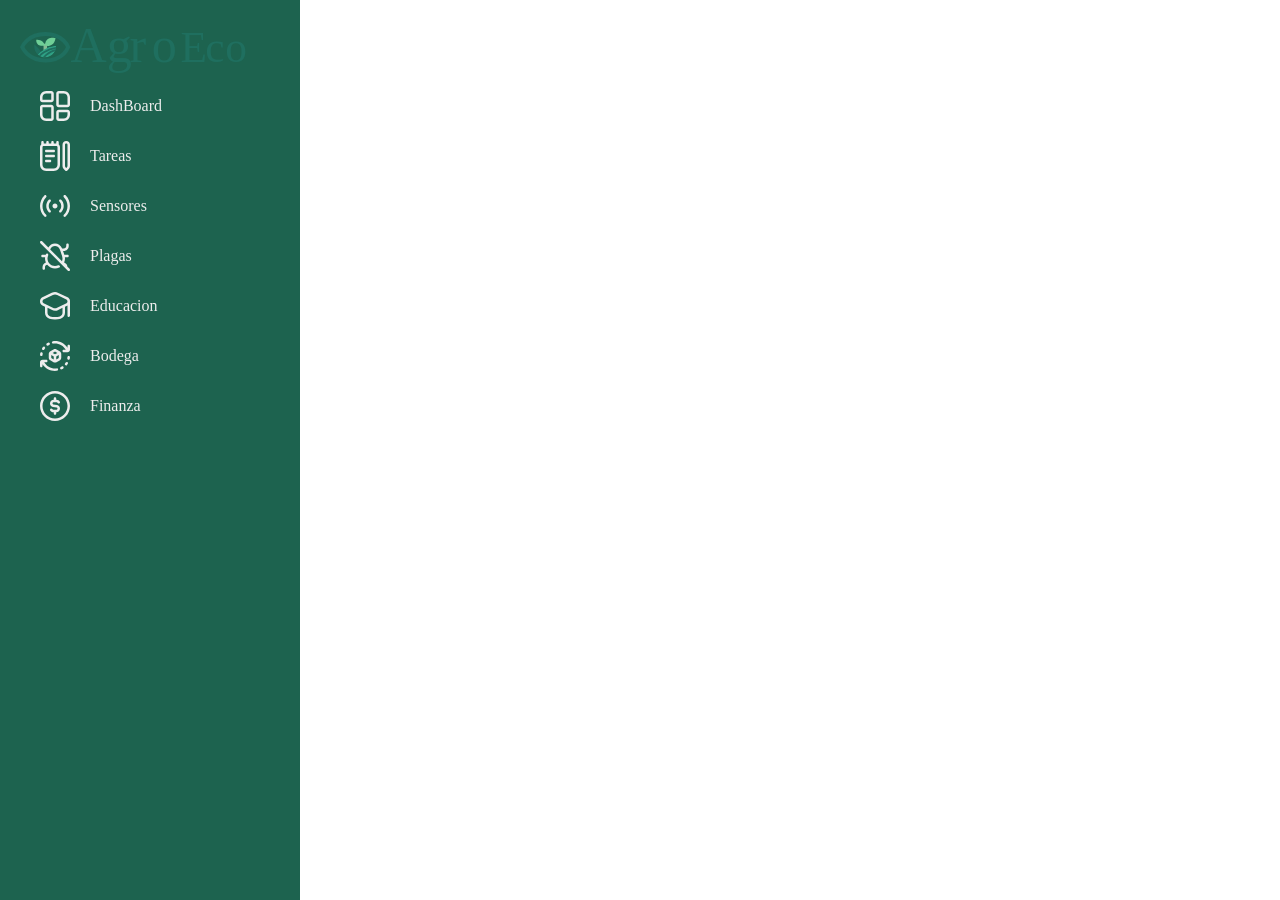
==== html/dasboard.html @ 418c1195 "Feat(DshBoard.html and Css): se agrego el sidebar del dashboard sera reutilizado en los otro modulos" ====
<!DOCTYPE html>
<html lang="en">
<head>
    <meta charset="UTF-8">
    <meta name="viewport" content="width=device-width, initial-scale=1.0">
    <link rel="stylesheet" href="/css/dashboard.css">
    <title>Dashboard</title>
</head>
<body>
    <!-- SideBar-->
    <!--Nota: Cada span tiene su id para identificarlo en el código js-->
    <div class="contenedor">
        <aside>
            <nav class="sidebar">
                <!--Logo AgroEco-->
                <div class="logo">
                    <img src = "/images/svg-hackaton/AgroEcoLogo.svg" class = "logo-svg" alt="Logo AgroEco" width = "230px" height = "auto">                
                </div>
                <ul>
                    <li><a href="#"><img class = "icon"src = "/images/svg-hackaton/objects-column 1.svg" alt="Dashboard" width = "30px" height = "30px"> <span id = "home">DashBoard</span></a></li>
                    <li><a href="#"><img class = "icon"src = "/images/svg-hackaton/signal-stream 1.svg" alt="GestorTareas" width = "30px" height = "30px"> <span id = "tareas">Tareas</span></a></li>
                    <li><a href="#"><img class = "icon"src = "/images/svg-hackaton/Vector.svg" alt="Sensores" width = "30px" height = "30px"> <span id = "sensores">Sensores</span></a></li>
                    <li><a href="#"><img class = "icon"src = "/images/svg-hackaton/Group 141.svg" alt="Plagas" width = "30px" height = "30px"> <span id = "plagas">Plagas</span></a></li>
                    <li><a href="#"><img class = "icon"src = "/images/svg-hackaton/Vector (1).svg" alt="Imagen" width = "30px" height = "30px"> <span id = "educacion">Educacion</span></a></li>
                    <li><a href="#"><img class = "icon"src = "/images/svg-hackaton/Vector (2).svg" alt="Bodega" width = "30px" height = "30px"> <span id = "Bodega">Bodega</span></a></li>
                    <li><a href="#"><img class = "icon"src = "/images/svg-hackaton/Vector (3).svg" alt="Finanza" width = "30px" height = "30px"> <span id = "finanza">Finanza</span></a></li>
                </ul>
            </nav>
        </aside>
        <!--Contenido principal-->   


    </div>
    <script src = "/javascript/dashboard.js"></script>
</body>
</html>
---- css/dashboard.css ----
@import url('https://fonts.googleapis.com/css2?family=Bebas+Neue&family=Boldonse&family=Iosevka+Charon:ital,wght@0,300;0,400;0,500;0,700;1,300;1,400;1,500;1,700&family=Poppins:ital,wght@0,100;0,200;0,300;0,400;0,500;0,600;0,700;0,800;0,900;1,100;1,200;1,300;1,400;1,500;1,600;1,700;1,800;1,900&display=swap');
*{
    margin: 0;
    padding: 0;
    box-sizing: border-box;
    overflow: hidden;
    text-decoration: none;
    list-style: none;
}
:root{
    --font-primary: 'Poppins', sans-serif;
    --font-secundary: 'Iosevka Charon', monospace;
}
/*Styles del sidebar nota: a cada elemento le pondre coments para que lean el codigo bien */
aside{
    display:flex;
    flex-direction: column;
    max-width: 300px;
    height: 100vh;
    padding:20px;   
    /*Color de fondo del sidebar*/
    background-color: #1D634F;
}
.sidebar ul li a{
    display:grid;
    grid-template-columns: 40px 1fr;
    gap :10px;
    padding:10px 20px;
    align-items: center;   
    color:#EDEDED; 
    transition:all 0.3s ease-in-out;   
}

.sidebar ul li a.active{
    background-color: #2FA084;
    border-radius: 6px;
}
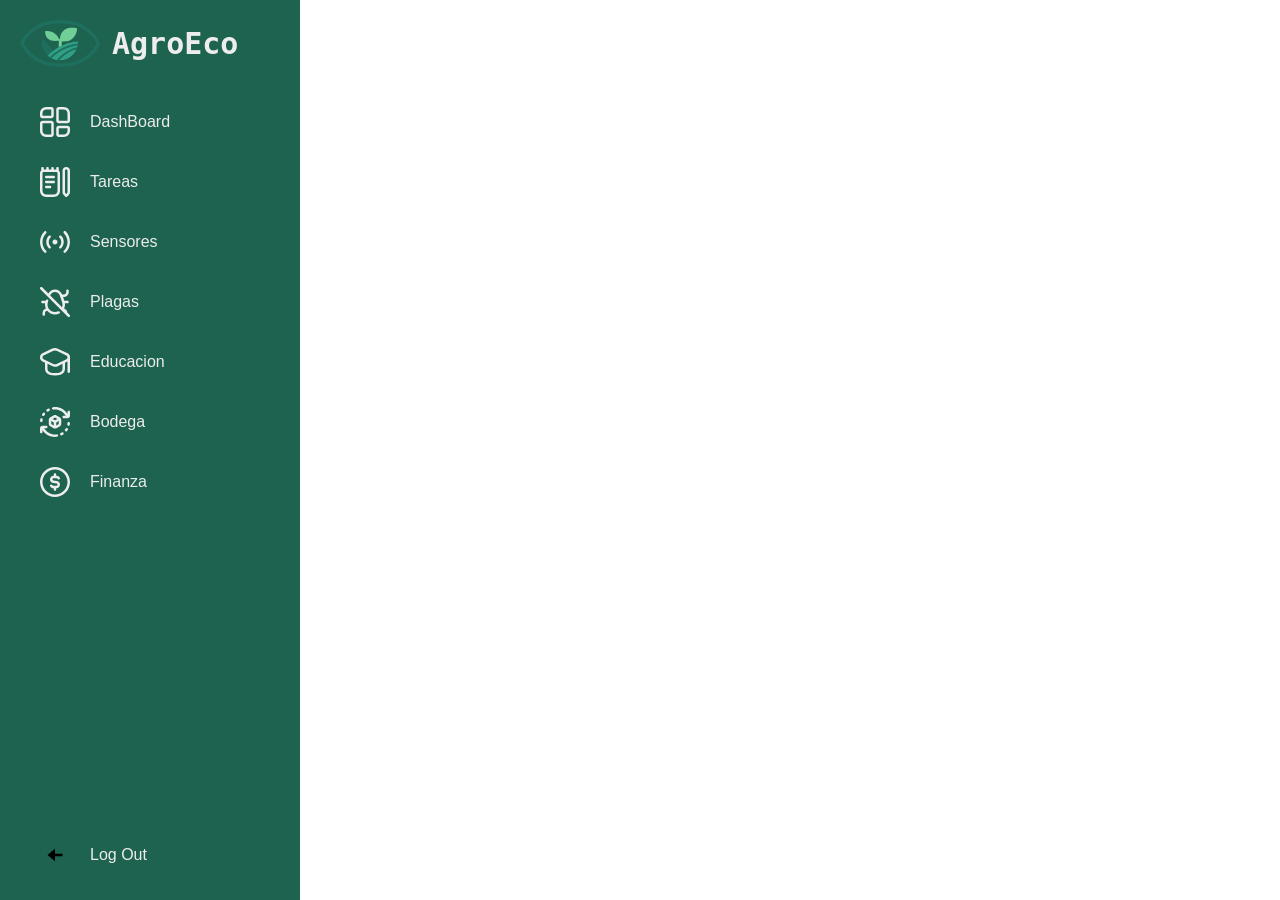
==== commit 8d6d44f4: "Refactor: se agrego el log svg 1 se cmabio y ademas se puso un nuevo a (link para logout" ====
--- a/html/dasboard.html
+++ b/html/dasboard.html
@@ -14,16 +14,23 @@
             <nav class="sidebar">
                 <!--Logo AgroEco-->
                 <div class="logo">
-                    <img src = "/images/svg-hackaton/AgroEcoLogo.svg" class = "logo-svg" alt="Logo AgroEco" width = "230px" height = "auto">                
+                    <img src = "/images/svg-hackaton/Logo.svg" class = "logo-svg" alt="Logo AgroEco" width = "80px" height = "auto">    
+                    <span id = "agroeco" class = "logo-text">AgroEco</span>            
                 </div>
                 <ul>
-                    <li><a href="#"><img class = "icon"src = "/images/svg-hackaton/objects-column 1.svg" alt="Dashboard" width = "30px" height = "30px"> <span id = "home">DashBoard</span></a></li>
-                    <li><a href="#"><img class = "icon"src = "/images/svg-hackaton/signal-stream 1.svg" alt="GestorTareas" width = "30px" height = "30px"> <span id = "tareas">Tareas</span></a></li>
-                    <li><a href="#"><img class = "icon"src = "/images/svg-hackaton/Vector.svg" alt="Sensores" width = "30px" height = "30px"> <span id = "sensores">Sensores</span></a></li>
-                    <li><a href="#"><img class = "icon"src = "/images/svg-hackaton/Group 141.svg" alt="Plagas" width = "30px" height = "30px"> <span id = "plagas">Plagas</span></a></li>
-                    <li><a href="#"><img class = "icon"src = "/images/svg-hackaton/Vector (1).svg" alt="Imagen" width = "30px" height = "30px"> <span id = "educacion">Educacion</span></a></li>
-                    <li><a href="#"><img class = "icon"src = "/images/svg-hackaton/Vector (2).svg" alt="Bodega" width = "30px" height = "30px"> <span id = "Bodega">Bodega</span></a></li>
-                    <li><a href="#"><img class = "icon"src = "/images/svg-hackaton/Vector (3).svg" alt="Finanza" width = "30px" height = "30px"> <span id = "finanza">Finanza</span></a></li>
+                    <div class="sb_1">
+                        <li><a href="#"><img class = "icon"src = "/images/svg-hackaton/objects-column 1.svg" alt="Dashboard" width = "30px" height = "30px"> <span id = "home">DashBoard</span></a></li>
+                        <li><a href="#"><img class = "icon"src = "/images/svg-hackaton/signal-stream 1.svg" alt="GestorTareas" width = "30px" height = "30px"> <span id = "tareas">Tareas</span></a></li>
+                        <li><a href="#"><img class = "icon"src = "/images/svg-hackaton/Vector.svg" alt="Sensores" width = "30px" height = "30px"> <span id = "sensores">Sensores</span></a></li>
+                        <li><a href="#"><img class = "icon"src = "/images/svg-hackaton/Group 141.svg" alt="Plagas" width = "30px" height = "30px"> <span id = "plagas">Plagas</span></a></li>
+                        <li><a href="#"><img class = "icon"src = "/images/svg-hackaton/Vector (1).svg" alt="Imagen" width = "30px" height = "30px"> <span id = "educacion">Educacion</span></a></li>
+                        <li><a href="#"><img class = "icon"src = "/images/svg-hackaton/Vector (2).svg" alt="Bodega" width = "30px" height = "30px"> <span id = "Bodega">Bodega</span></a></li>
+                        <li><a href="#"><img class = "icon"src = "/images/svg-hackaton/Vector (3).svg" alt="Finanza" width = "30px" height = "30px"> <span id = "finanza">Finanza</span></a></li>
+                    </div>
+                    <!-- Log Out alfinal-->
+                    <div class="sidebar_2">
+                        <li><a href="#"><img class = "icon logout"src = "/images/svg-hackaton/arrow-left.svg" alt="Log Out" width = "30px" height = "30px"> <span id = "logout">Log Out</span></a></li>
+                    </div>
                 </ul>
             </nav>
         </aside>
--- a/css/dashboard.css
+++ b/css/dashboard.css
@@ -10,6 +10,12 @@
 :root{
     --font-primary: 'Poppins', sans-serif;
     --font-secundary: 'Iosevka Charon', monospace;
+    --font-size-primary: 16px;
+    --font-weight-primary: 500;
+    --font-weigth-secundary: 400;
+}
+body{
+    font-family: var(--font-primary);   
 }
 /*Styles del sidebar nota: a cada elemento le pondre coments para que lean el codigo bien */
 aside{
@@ -21,19 +27,56 @@
     /*Color de fondo del sidebar*/
     background-color: #1D634F;
 }
+.sidebar {
+    display: flex;
+    flex-direction: column;
+    flex-grow: 1;     
+}
+.logo{
+    overflow:visible;
+    display: flex;
+    align-items: center;
+    gap:12px;
+    margin-bottom: 20px;
+}
+.logo-text{
+    
+    text-align: center;
+    font-family: var(--font-secundary);
+    font-size: 30px;
+    font-weight: 700;
+    color: #EDEDED;
+}
+.sidebar ul{
+    display:flex;
+    flex-direction: column;
+    height: 100%;
+    margin:0;
+    padding:0;
+    
+}
 .sidebar ul li a{
     display:grid;
     grid-template-columns: 40px 1fr;
     gap :10px;
     padding:10px 20px;
-    align-items: center;   
-    color:#EDEDED; 
+    align-items: center;  
+    margin-top:10px; 
+    color:#EDEDED;
+    font-size: var(--font-size-primary);
+    font-weight: var(--font-weight-primary);
+    border-radius: 12px; 
     transition:all 0.3s ease-in-out;   
 }
-
+.sidebar ul li a:hover{    
+    background-color: rgba(255, 255, 255, 0.08);
+}
 .sidebar ul li a.active{
-    background-color: #2FA084;
-    border-radius: 6px;
+    background-color: #2FA084;    
+}
+/*logout style*/
+.sidebar_2{
+    margin-top: auto;
 }
 
 
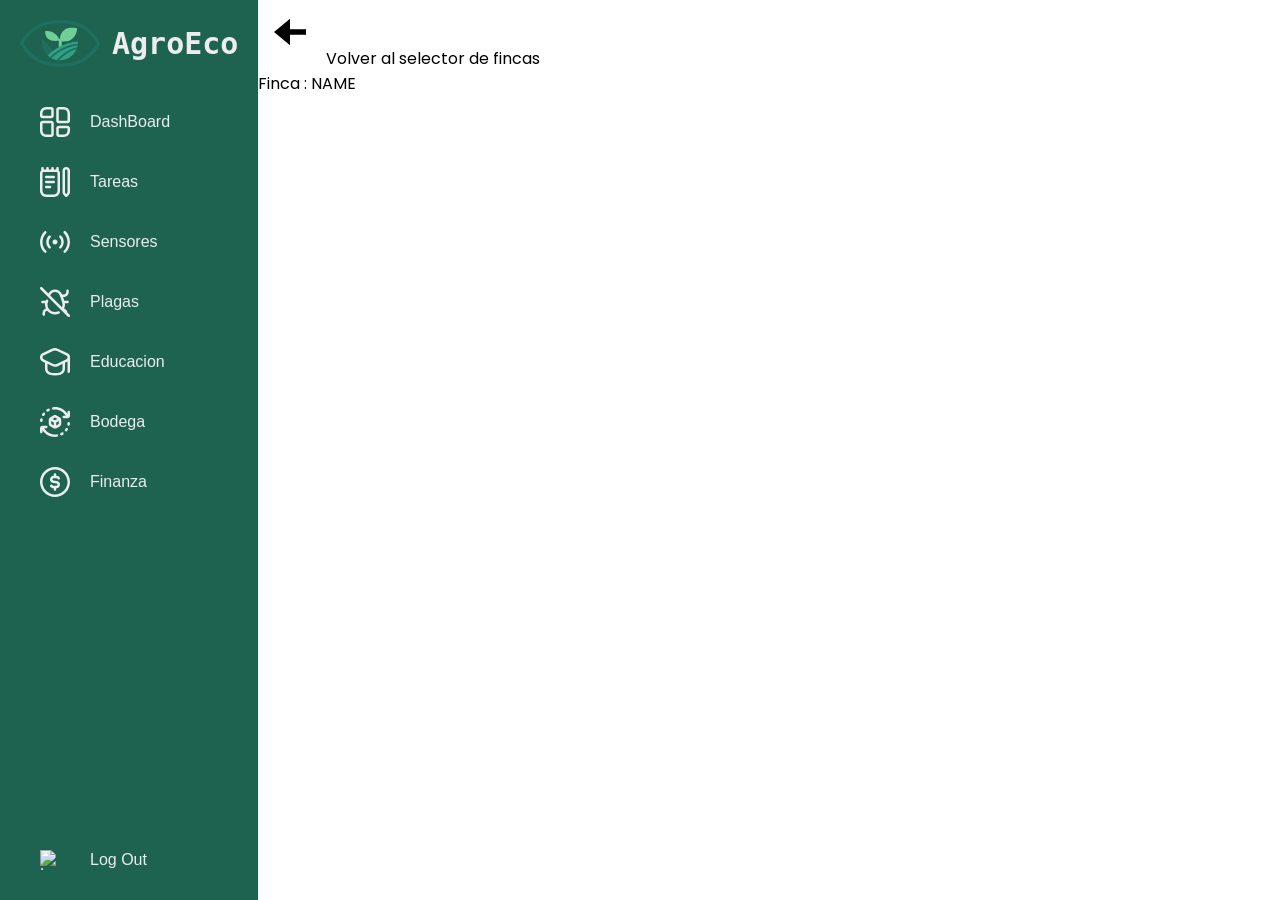
==== commit ccdda842: "Feat: In development el dashboard" ====
--- a/html/dasboard.html
+++ b/html/dasboard.html
@@ -29,13 +29,49 @@
                     </div>
                     <!-- Log Out alfinal-->
                     <div class="sidebar_2">
-                        <li><a href="#"><img class = "icon logout"src = "/images/svg-hackaton/arrow-left.svg" alt="Log Out" width = "30px" height = "30px"> <span id = "logout">Log Out</span></a></li>
+                        <li><a href="#"><img class = "icon logout"src = "/images/svg-hackaton/vector (4).svg" alt="Log Out" width = "20px" height = "20px"> <span id = "logout">Log Out</span></a></li>
                     </div>
                 </ul>
             </nav>
         </aside>
         <!--Contenido principal-->   
 
+        <main>
+            <div class="container-main">
+                <div class="HeroHeader">
+                    <!--volver al selector-->                    
+                    <div class="left">
+                        <!--Left side para division del bloque-->
+                        <div class="union">
+                            <img src = "/images/svg-hackaton/arrow-left.svg">
+                            <span id = " volver">Volver al selector de fincas</span>
+                        </div>
+                        <!--Logo AgroEco-->
+                        <div class="HeadText">                            
+                            <span id = "id-finca" class = "FincaName">Finca : NAME</span>           
+                        </div>
+                    </div>
+                    <!-- Right side for content (basicamente los info boxes )-->
+                    <div class="rigth">
+                        <div class="boxes">
+                            <div class="box1">
+
+                            </div>
+                            <div class="box2">
+
+                            </div>
+                        </div>
+                    </div>
+
+                </div>
+                <div class="cuadro2">
+
+                </div>
+                
+
+            </div>
+        </main>
+
 
     </div>
     <script src = "/javascript/dashboard.js"></script>
--- a/css/dashboard.css
+++ b/css/dashboard.css
@@ -26,6 +26,11 @@
     padding:20px;   
     /*Color de fondo del sidebar*/
     background-color: #1D634F;
+}
+/* COntenedor de todo el Dashboard */
+.contenedor{
+    display:flex;
+    flex-wrap: wrap;
 }
 .sidebar {
     display: flex;
@@ -66,6 +71,7 @@
     font-size: var(--font-size-primary);
     font-weight: var(--font-weight-primary);
     border-radius: 12px; 
+    cursor:default;
     transition:all 0.3s ease-in-out;   
 }
 .sidebar ul li a:hover{    
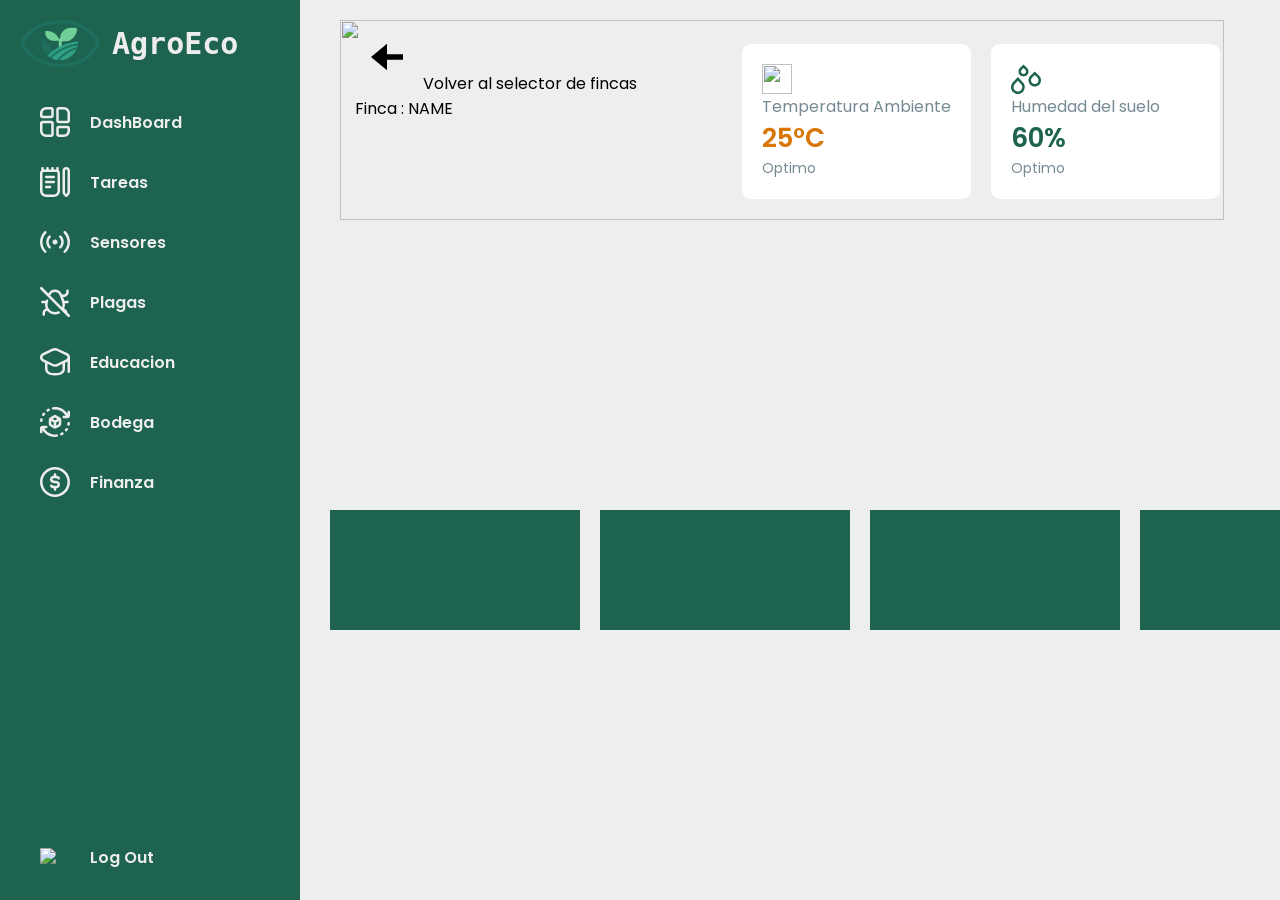
==== commit a3050acf: "feat: header anadido" ====
--- a/html/dasboard.html
+++ b/html/dasboard.html
@@ -38,7 +38,8 @@
 
         <main>
             <div class="container-main">
-                <div class="HeroHeader">
+                <div class="HeroHeader">   
+                    <img class = "hero-image" src = "/images/svg-hackaton/divided-field-green-yellow-crops1.svg">                
                     <!--volver al selector-->                    
                     <div class="left">
                         <!--Left side para division del bloque-->
@@ -55,18 +56,40 @@
                     <div class="rigth">
                         <div class="boxes">
                             <div class="box1">
-
+                                <img src = "/images/svg-hackaton/vector (5).svg" width = "30px" height = "30px">
+                                    <p class = "title">Temperatura Ambiente</p>
+                                <span id = "Temperatura" class = "valueT">25°C </span>
+                                 <p id= "nota-temperatura" class = "note">Optimo</p>
                             </div>
                             <div class="box2">
-
+                                <img src = "/images/svg-hackaton/blood 1.svg" width = "30px" height = "30px">
+                                <p class = "title" > Humedad del suelo </p> 
+                                <span id = "Humedad" class = "valueH">60% </span>
+                                <p id= "nota-humedad" class = "note">Optimo</p> <!--Nota Aqui el valor cambiara con c# y js-->
                             </div>
                         </div>
                     </div>
+                    
+                    
 
                 </div>
-                <div class="cuadro2">
+                <div class="boxesD">
+                        <div class="box">
 
-                </div>
+                        </div>
+                        <div class="box">
+
+                        </div>
+                        <div class="box">
+
+                        </div>
+                        <div class="box">
+                            
+                        </div>
+
+                    </div>
+                
+                
                 
 
             </div>
--- a/css/dashboard.css
+++ b/css/dashboard.css
@@ -11,11 +11,16 @@
     --font-primary: 'Poppins', sans-serif;
     --font-secundary: 'Iosevka Charon', monospace;
     --font-size-primary: 16px;
-    --font-weight-primary: 500;
+    --font-weight-primary: 600;
     --font-weigth-secundary: 400;
+    --color-text-primary: #2C2C2C;
+    --color-text-secundary: #758A93;
+    --color-text-custom1:#1D634F;
+    --color-text-custom2:#D97706;
 }
 body{
     font-family: var(--font-primary);   
+    background-color: #EEEEEE;
 }
 /*Styles del sidebar nota: a cada elemento le pondre coments para que lean el codigo bien */
 aside{
@@ -29,8 +34,8 @@
 }
 /* COntenedor de todo el Dashboard */
 .contenedor{
-    display:flex;
-    flex-wrap: wrap;
+    display:grid;
+    grid-template-columns: 300px 1fr;
 }
 .sidebar {
     display: flex;
@@ -84,5 +89,89 @@
 .sidebar_2{
     margin-top: auto;
 }
+/*---------------------------------------*/
+/* Hero Conatiner el dahsboard principal */
+/*---------------------------------------*/
+.container-main{
+    position:relative;    
+    width: 100%;
+    display:grid;
+    height: 100vh;
+}
 
+.HeroHeader{   
+    width: 100%;    
+    display:flex;   
+    margin-left:20px;
+}
+.hero-image{
+    display: block;    
+    width: 95%;
+    height: 200px;
+    object-fit: fill; 
+    margin:20px 20px;   
+        
+}
+/* 🚀 Flotamos los contenidos encima de la imagen */
+.left {
+    position: absolute;
+    top: 25px;     /* Distancia desde el borde superior del fondo */
+    left: 55px;    /* Distancia desde el borde izquierdo del fondo */
+    z-index: 2;    /* Asegura que el texto quede por encima de la imagen */
+}
 
+.rigth {
+    position: absolute;
+    top: 44px;     /* Distancia desde el borde superior del fondo */
+    right: 60px;   /* Distancia desde el borde derecho del fondo */
+    z-index: 2;
+}
+
+/*boxes de contenido del dashboard*/
+.boxes{
+    margin-left:20px;
+    display:grid;
+    grid-template-columns: 1fr 1fr;  
+    gap:20px;
+}
+.box1, .box2{
+    display:flex;
+    flex-direction:column;
+    padding:20px;
+    background-color: #FFFFFF;
+    border-radius:9px;
+}
+.title {
+    font-size:16px;
+    color: var(--color-text-secundary);
+}
+.valueT{
+    font-size:26px;
+    font-weight: 600;
+    color: var(--color-text-custom2);
+}
+.valueH{
+    font-size:26px;
+    font-weight: 600;
+    color: var(--color-text-custom1);
+}
+.note{
+    font-size:14px;
+    color: var(--color-text-secundary); /* el color se cambiar conforme al estado en js con c# */
+}
+/*---------------------------------------*/
+/*styles de cajas de dashboar sensore etc */
+.boxesD{    
+    margin-left: 30px;
+    display:grid;
+    grid-template-columns: repeat(4 , 1fr);  
+    gap:20px;
+}
+.box{
+    
+    width: 250px;
+    height: 120px;
+    padding: 10px 20px;
+    
+    background-color: #1D634F;
+}
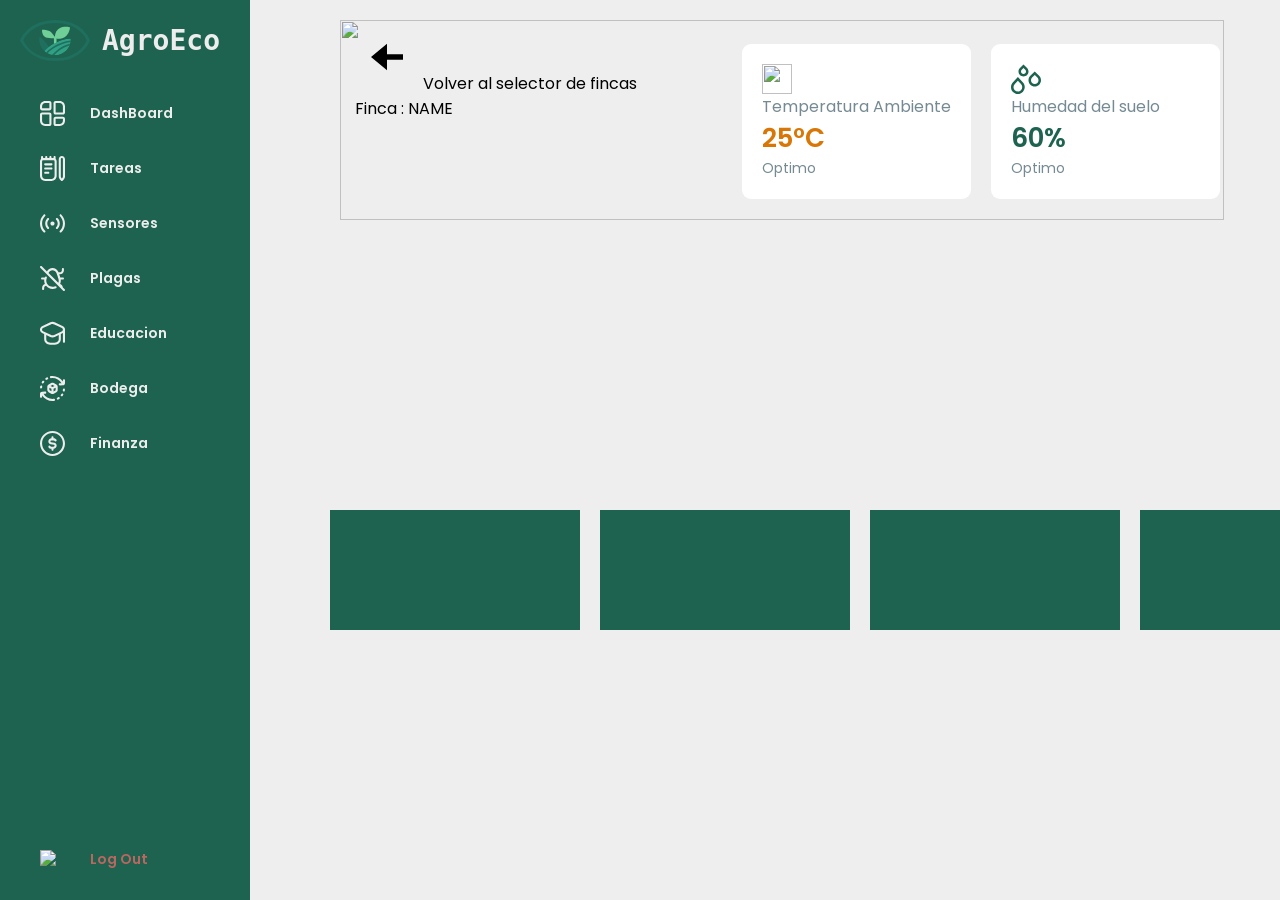
==== commit bc072a1a: "Feat: se agrego un mejor sdiseno al sidebar antes estaba muy grande" ====
--- a/html/dasboard.html
+++ b/html/dasboard.html
@@ -14,22 +14,22 @@
             <nav class="sidebar">
                 <!--Logo AgroEco-->
                 <div class="logo">
-                    <img src = "/images/svg-hackaton/Logo.svg" class = "logo-svg" alt="Logo AgroEco" width = "80px" height = "auto">    
+                    <img src = "/images/svg-hackaton/Logo.svg" class = "logo-svg" alt="Logo AgroEco" width = "70px" height = "auto">    
                     <span id = "agroeco" class = "logo-text">AgroEco</span>            
                 </div>
                 <ul>
                     <div class="sb_1">
-                        <li><a href="#"><img class = "icon"src = "/images/svg-hackaton/objects-column 1.svg" alt="Dashboard" width = "30px" height = "30px"> <span id = "home">DashBoard</span></a></li>
-                        <li><a href="#"><img class = "icon"src = "/images/svg-hackaton/signal-stream 1.svg" alt="GestorTareas" width = "30px" height = "30px"> <span id = "tareas">Tareas</span></a></li>
-                        <li><a href="#"><img class = "icon"src = "/images/svg-hackaton/Vector.svg" alt="Sensores" width = "30px" height = "30px"> <span id = "sensores">Sensores</span></a></li>
-                        <li><a href="#"><img class = "icon"src = "/images/svg-hackaton/Group 141.svg" alt="Plagas" width = "30px" height = "30px"> <span id = "plagas">Plagas</span></a></li>
-                        <li><a href="#"><img class = "icon"src = "/images/svg-hackaton/Vector (1).svg" alt="Imagen" width = "30px" height = "30px"> <span id = "educacion">Educacion</span></a></li>
-                        <li><a href="#"><img class = "icon"src = "/images/svg-hackaton/Vector (2).svg" alt="Bodega" width = "30px" height = "30px"> <span id = "Bodega">Bodega</span></a></li>
-                        <li><a href="#"><img class = "icon"src = "/images/svg-hackaton/Vector (3).svg" alt="Finanza" width = "30px" height = "30px"> <span id = "finanza">Finanza</span></a></li>
+                        <li><a href="#"><img class = "icon"src = "/images/svg-hackaton/objects-column 1.svg" alt="Dashboard" width = "25px" height = "25px"> <span id = "home">DashBoard</span></a></li>
+                        <li><a href="#"><img class = "icon"src = "/images/svg-hackaton/signal-stream 1.svg" alt="GestorTareas" width = "25px" height = "25px"> <span id = "tareas">Tareas</span></a></li>
+                        <li><a href="#"><img class = "icon"src = "/images/svg-hackaton/Vector.svg" alt="Sensores" width = "25px" height = "25px"> <span id = "sensores">Sensores</span></a></li>
+                        <li><a href="#"><img class = "icon"src = "/images/svg-hackaton/Group 141.svg" alt="Plagas" width = "25px" height = "25px"> <span id = "plagas">Plagas</span></a></li>
+                        <li><a href="#"><img class = "icon"src = "/images/svg-hackaton/Vector (1).svg" alt="Imagen" width = "25px" height = "25px"> <span id = "educacion">Educacion</span></a></li>
+                        <li><a href="#"><img class = "icon"src = "/images/svg-hackaton/Vector (2).svg" alt="Bodega" width = "25px" height = "25px"> <span id = "Bodega">Bodega</span></a></li>
+                        <li><a href="#"><img class = "icon"src = "/images/svg-hackaton/Vector (3).svg" alt="Finanza" width = "25px" height = "25px"> <span id = "finanza">Finanza</span></a></li>
                     </div>
                     <!-- Log Out alfinal-->
                     <div class="sidebar_2">
-                        <li><a href="#"><img class = "icon logout"src = "/images/svg-hackaton/vector (4).svg" alt="Log Out" width = "20px" height = "20px"> <span id = "logout">Log Out</span></a></li>
+                        <li><a href="#"><img class = "icon logout"src = "/images/svg-hackaton/vector (4).svg" alt="Log Out" width = "20px" height = "20px"> <span class = "txtlogout" id = "logout">Log Out</span></a></li>
                     </div>
                 </ul>
             </nav>
--- a/css/dashboard.css
+++ b/css/dashboard.css
@@ -26,7 +26,7 @@
 aside{
     display:flex;
     flex-direction: column;
-    max-width: 300px;
+    max-width: 250px;
     height: 100vh;
     padding:20px;   
     /*Color de fondo del sidebar*/
@@ -53,7 +53,7 @@
     
     text-align: center;
     font-family: var(--font-secundary);
-    font-size: 30px;
+    font-size: 28px;
     font-weight: 700;
     color: #EDEDED;
 }
@@ -73,7 +73,7 @@
     align-items: center;  
     margin-top:10px; 
     color:#EDEDED;
-    font-size: var(--font-size-primary);
+    font-size:14px;
     font-weight: var(--font-weight-primary);
     border-radius: 12px; 
     cursor:default;
@@ -88,7 +88,12 @@
 /*logout style*/
 .sidebar_2{
     margin-top: auto;
+    
 }
+.txtlogout{
+    color: #BC6661;
+}
+
 /*---------------------------------------*/
 /* Hero Conatiner el dahsboard principal */
 /*---------------------------------------*/
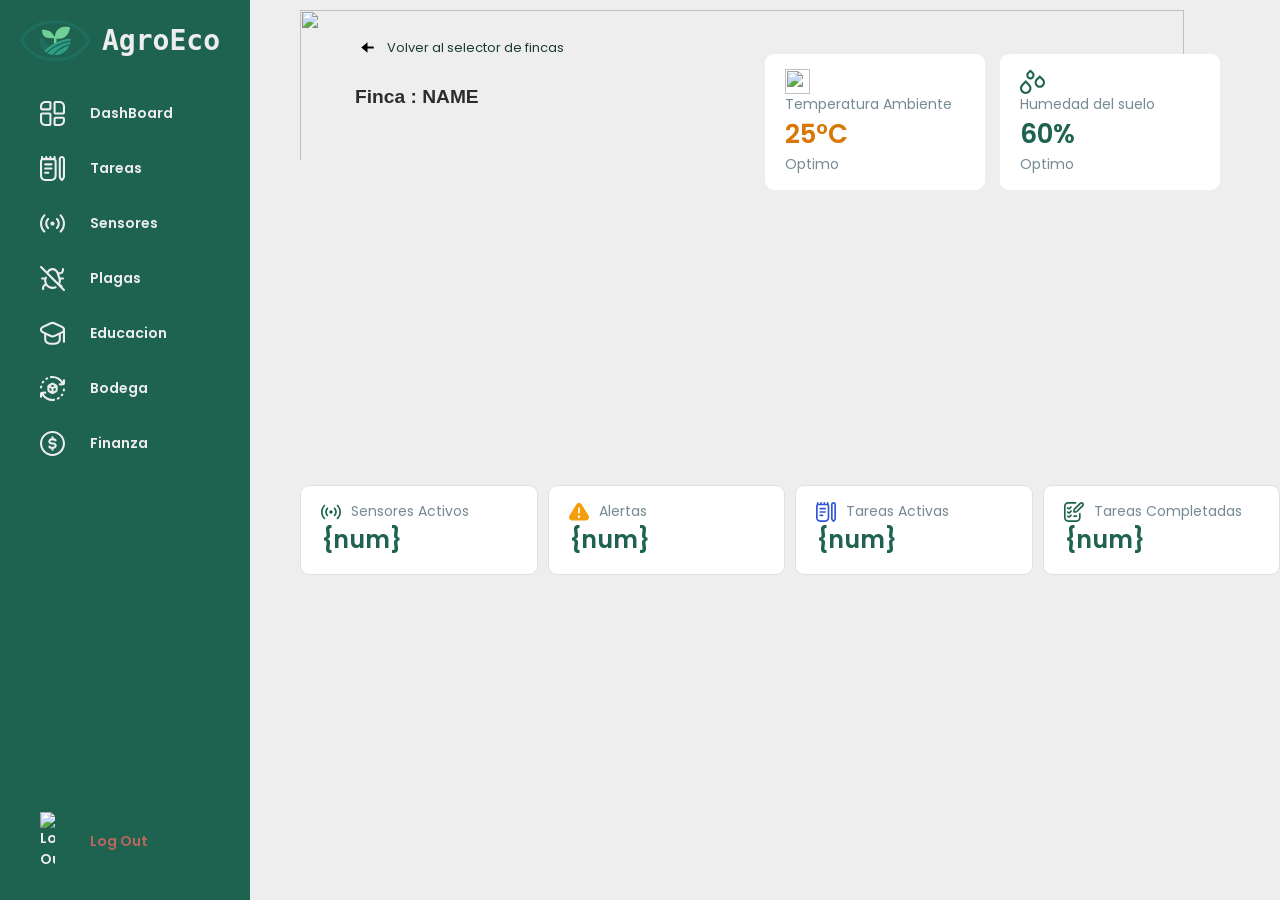
==== commit ee5e3a19: "se agrego los cards del dahsboard" ====
--- a/html/dasboard.html
+++ b/html/dasboard.html
@@ -29,7 +29,7 @@
                     </div>
                     <!-- Log Out alfinal-->
                     <div class="sidebar_2">
-                        <li><a href="#"><img class = "icon logout"src = "/images/svg-hackaton/vector (4).svg" alt="Log Out" width = "20px" height = "20px"> <span class = "txtlogout" id = "logout">Log Out</span></a></li>
+                        <li><a href="#"><img class = "icon logout"src = "/images/svg-hackaton/vector (4).svg" alt="Log Out" width = "15px" height = "auto"> <span class = "txtlogout" id = "logout">Log Out</span></a></li>
                     </div>
                 </ul>
             </nav>
@@ -44,7 +44,7 @@
                     <div class="left">
                         <!--Left side para division del bloque-->
                         <div class="union">
-                            <img src = "/images/svg-hackaton/arrow-left.svg">
+                            <img src = "/images/svg-hackaton/arrow-left.svg" width="25px" height="auto">
                             <span id = " volver">Volver al selector de fincas</span>
                         </div>
                         <!--Logo AgroEco-->
@@ -56,13 +56,13 @@
                     <div class="rigth">
                         <div class="boxes">
                             <div class="box1">
-                                <img src = "/images/svg-hackaton/vector (5).svg" width = "30px" height = "30px">
+                                <img src = "/images/svg-hackaton/vector (5).svg" width = "25px" height = "25px">
                                     <p class = "title">Temperatura Ambiente</p>
                                 <span id = "Temperatura" class = "valueT">25°C </span>
                                  <p id= "nota-temperatura" class = "note">Optimo</p>
                             </div>
                             <div class="box2">
-                                <img src = "/images/svg-hackaton/blood 1.svg" width = "30px" height = "30px">
+                                <img src = "/images/svg-hackaton/blood 1.svg" width = "25px" height = "25px">
                                 <p class = "title" > Humedad del suelo </p> 
                                 <span id = "Humedad" class = "valueH">60% </span>
                                 <p id= "nota-humedad" class = "note">Optimo</p> <!--Nota Aqui el valor cambiara con c# y js-->
@@ -74,20 +74,37 @@
 
                 </div>
                 <div class="boxesD">
-                        <div class="box">
+                    <div class="box">
+                        <div class="top">
+                            <img src="/images/svg-hackaton/Vector (7).svg" alt="Sensores Activos">
+                            <span>Sensores Activos</span>
+                        </div>
+                        <span class="num">{num}</span>
+                    </div>
+                    <div class="box">
+                        <div class="top">
+                            <img src="/images/svg-hackaton/Vector (8).svg" alt="Alertas">
+                            <span>Alertas</span>
+                        </div>
+                        <span class="num">{num}</span>
+                    </div>
+                    <div class="box">
+                        <div class="top">
+                            <img src="/images/svg-hackaton/money-income 1.svg" alt="Tareas Activas">
+                            <span>Tareas Activas</span>
+                        </div>
+                        <span class="num">{num}</span>
+                    </div>
+                    <div class="box">
+                        <div class="top">
+                            <img src="/images/svg-hackaton/task-checklist 2.svg" alt="Tareas Completadas">
+                            <span>Tareas Completadas</span>
+                        </div>
+                        <span class="num">{num}</span>
+                    </div>
+                </div>
 
-                        </div>
-                        <div class="box">
-
-                        </div>
-                        <div class="box">
-
-                        </div>
-                        <div class="box">
-                            
-                        </div>
-
-                    </div>
+                
                 
                 
                 
--- a/css/dashboard.css
+++ b/css/dashboard.css
@@ -5,7 +5,7 @@
     box-sizing: border-box;
     overflow: hidden;
     text-decoration: none;
-    list-style: none;
+    list-style: none;   
 }
 :root{
     --font-primary: 'Poppins', sans-serif;
@@ -27,7 +27,7 @@
     display:flex;
     flex-direction: column;
     max-width: 250px;
-    height: 100vh;
+    min-height: 100vh;
     padding:20px;   
     /*Color de fondo del sidebar*/
     background-color: #1D634F;
@@ -99,30 +99,55 @@
 /*---------------------------------------*/
 .container-main{
     position:relative;    
-    width: 100%;
+    max-width: 100%;
     display:grid;
     height: 100vh;
 }
 
 .HeroHeader{   
     width: 100%;    
-    display:flex;   
-    margin-left:20px;
+    display:flex;  
+    margin-top:10px; 
+    
+    position: relative;
 }
 .hero-image{
     display: block;    
     width: 95%;
-    height: 200px;
-    object-fit: fill; 
-    margin:20px 20px;   
+    height: 12vw;
+    max-height: 150px;
+    object-fit: cover; 
+    
         
 }
 /* 🚀 Flotamos los contenidos encima de la imagen */
 .left {
+    max-height: 150px;
+    display: flex;
+    flex-direction: column;
+    
     position: absolute;
     top: 25px;     /* Distancia desde el borde superior del fondo */
     left: 55px;    /* Distancia desde el borde izquierdo del fondo */
     z-index: 2;    /* Asegura que el texto quede por encima de la imagen */
+    
+}
+.union{
+    display:flex;
+    gap:7px;    
+    align-items: center;
+}
+.union span{
+    color:#1A3D33;
+    font-size: 13px;
+}
+.HeadText{
+    margin-top: 25px;
+}
+.HeadText span{
+    color: var(--color-text-primary);
+    font-weight: 700;
+    font-size: 1.2rem;
 }
 
 .rigth {
@@ -137,17 +162,19 @@
     margin-left:20px;
     display:grid;
     grid-template-columns: 1fr 1fr;  
-    gap:20px;
+    gap:15px;
 }
 .box1, .box2{
     display:flex;
     flex-direction:column;
-    padding:20px;
+    justify-content:center;
+    padding:15px 20px;
     background-color: #FFFFFF;
     border-radius:9px;
+    width: 220px;
 }
 .title {
-    font-size:16px;
+    font-size:14px;
     color: var(--color-text-secundary);
 }
 .valueT{
@@ -166,17 +193,35 @@
 }
 /*---------------------------------------*/
 /*styles de cajas de dashboar sensore etc */
-.boxesD{    
-    margin-left: 30px;
-    display:grid;
-    grid-template-columns: repeat(4 , 1fr);  
-    gap:20px;
-}
-.box{
-    
-    width: 250px;
-    height: 120px;
-    padding: 10px 20px;
-    
-    background-color: #1D634F;
-}+.boxesD{
+    display:grid;
+    grid-template-columns: repeat(4 , 1fr);
+    height: 90px;
+    gap:10px;
+}
+.box{    
+    padding: 15px 20px;    
+    background-color: #FFFFFF;
+    border-radius:9px;
+    border: 0.5px solid #E0E0E0;
+}
+.box .top{
+    display:flex;
+    align-items:center;
+    gap:10px;
+}
+.box .top img{
+    width:20px;
+    height:20px;
+}
+.box .top span{
+    font-size:14px;
+    color: var(--color-text-secundary);
+}
+.box .num{
+    font-size:24px;
+    font-weight:600;
+    color: var(--color-text-custom1);
+}
+
+/*section de weather*/
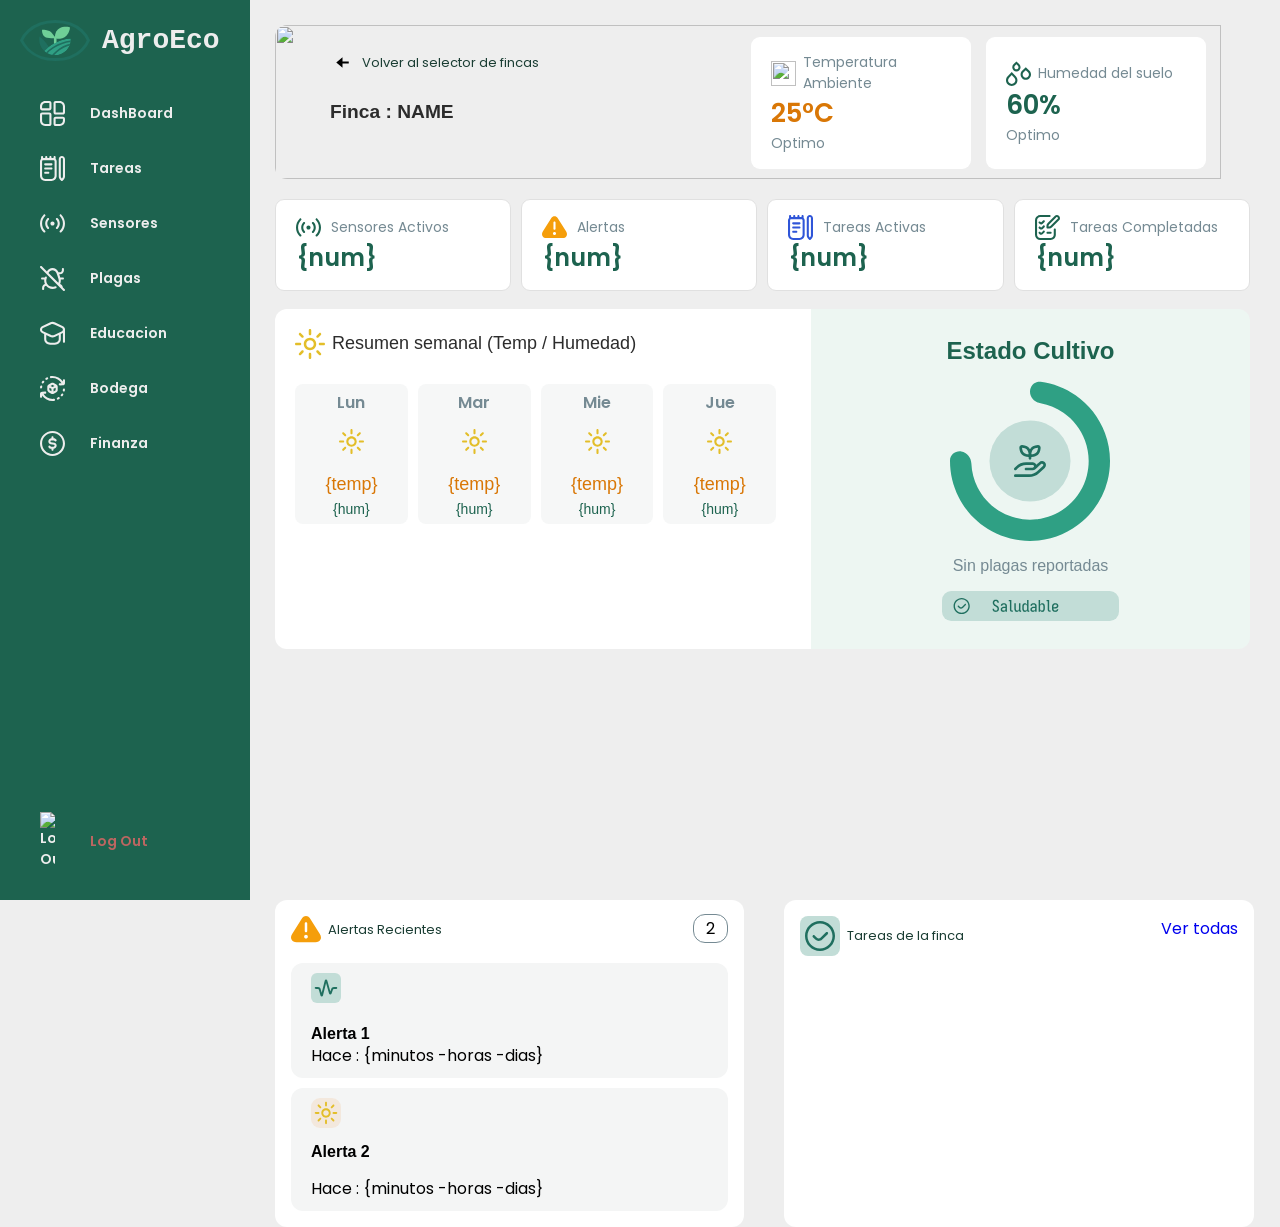
==== commit 2366ab4b: "feat: 99% del dash completo" ====
--- a/html/dasboard.html
+++ b/html/dasboard.html
@@ -56,14 +56,18 @@
                     <div class="rigth">
                         <div class="boxes">
                             <div class="box1">
-                                <img src = "/images/svg-hackaton/vector (5).svg" width = "25px" height = "25px">
+                                <div class="union">
+                                    <img src = "/images/svg-hackaton/vector (5).svg" width = "25px" height = "25px">
                                     <p class = "title">Temperatura Ambiente</p>
+                                </div>
                                 <span id = "Temperatura" class = "valueT">25°C </span>
-                                 <p id= "nota-temperatura" class = "note">Optimo</p>
+                                <p id= "nota-temperatura" class = "note">Optimo</p>
                             </div>
                             <div class="box2">
-                                <img src = "/images/svg-hackaton/blood 1.svg" width = "25px" height = "25px">
-                                <p class = "title" > Humedad del suelo </p> 
+                                <div class="union">
+                                    <img src = "/images/svg-hackaton/blood 1.svg" width = "25px" height = "25px">
+                                    <p class = "title" > Humedad del suelo </p> 
+                                </div>
                                 <span id = "Humedad" class = "valueH">60% </span>
                                 <p id= "nota-humedad" class = "note">Optimo</p> <!--Nota Aqui el valor cambiara con c# y js-->
                             </div>
@@ -104,11 +108,116 @@
                     </div>
                 </div>
 
-                
-                
-                
-                
-
+                <!--section de card de estado cultivo -->
+                <div class="cont">
+                    <!--Historial cultivo (estado)-->
+                    <div class="hijo1">
+                        <div class="union">
+                            <img src="/images/svg-hackaton/Vector (6).svg" alt="sun" width="30px" height="30px">
+                            <span class = "resumen">Resumen semanal (Temp / Humedad)</span>
+                        </div>
+                        <!--Reutilizo codigo DRY no te repitas mi norma (es para no escribir tanto innesesario xd)-->
+                        <div class="boxesC">
+                            <div class="boxCalendar">
+                                <span id = "dia1">Lun</span>
+                                <img src="/images/svg-hackaton/Vector (6).svg" alt="sun" width="25px" height="25px">
+                                <span id = "tempDia1">{temp}</span>
+                                <span id = "humedadDia1">{hum}</span>
+                            </div>
+                            <div class="boxCalendar">
+                                <span id = "dia2">Mar</span>
+                                <img src="/images/svg-hackaton/Vector (6).svg" alt="sun" width="25px" height="25px">
+                                <span id = "tempDia2">{temp}</span>
+                                <span id = "humedadDia2">{hum}</span>
+                            </div>
+                            <div class="boxCalendar">
+                                <span id = "dia3">Mie</span>
+                                <img src="/images/svg-hackaton/Vector (6).svg" alt="sun" width="25px" height="25px">
+                                <span id = "tempDia3">{temp}</span>
+                                <span id = "humedadDia3">{hum}</span>
+                            </div>
+                            <div class="boxCalendar">
+                                <span id = "dia4">Jue</span>
+                                <img src="/images/svg-hackaton/Vector (6).svg" alt="sun" width="25px" height="25px">
+                                <span id = "tempDia4">{temp}</span>
+                                <span id = "humedadDia4">{hum}</span>
+                            </div>
+
+                        </div>
+
+
+                    </div>
+                    <!--Estado cultivo-->
+                    <div class="hijo2">
+                        <h3 style="color:#1D634F ;font-size:24px;" >Estado Cultivo</h3>
+                        <img src="/images/svg-hackaton/Group 142.svg" alt="estado-cultivo-svg" width="160px" heigth = "160px">
+                        <span id="dashReportPlagas" class ="plagasMsg">Sin plagas reportadas</span>
+                        <img src="/images/svg-hackaton/Group 143.svg" alt="button-figma" width="auto" height="30px"> <!--estos svg bien los podia hacer desde 0 los reutilice del figma para avanzar rapido-->
+
+                    </div>
+                </div>
+                
+
+
+                
+                
+                
+                
+
+            </div>
+            <!----------------------------->
+            <!------------pag 2 ----------->
+            <!----------------------------->
+
+            <!--Alertas y tareas Vista rapida-->
+            <div class="contpag2">
+                <div class="alertas">
+                    <div class="line">
+                        <div class="union">
+                            <img src="/images/svg-hackaton/Vector (8).svg" alt="">
+                            <span>Alertas Recientes</span>
+                        </div>
+                        <div class="num">
+                            <span id = "alertNotification">2</span>
+                        </div>
+                    </div>
+                    <div class="cards"> <!--Son card de manera vertical son rows de la alertas pueden hgenerarse muchas -->
+                        <div class="card">
+                            <div>
+                                <img src="/images/svg-hackaton/alerta1.svg" alt="" width="30px" height="30px">
+                            </div>
+                            <div class="join">
+                                <h4>Alerta 1</h4>
+                                <p>Hace : <span id = "alertTime">{minutos -horas -dias}</span></p> <!--Aqui sera con c# comunicacion js con c# y luego muestra datos-->
+                            </div>
+
+
+                        </div>
+                        <div class="card">
+                            <img src="/images/svg-hackaton/alerta2.svg" alt="" width="30px" height="30px">
+                            <h4>Alerta 2</h4>
+                            <p>Hace : <span id = "alertTime">{minutos -horas -dias}</span></p>
+                        </div>
+                    </div>
+
+
+                </div>
+                <div class="tareas">
+                    <div class="line">
+                        <div class="union">
+                            <img src="/images/svg-hackaton/Group 140.svg" alt="">
+                            <span>Tareas de la finca</span>
+                        </div>
+                        <div class="num"> <!--reutilizo solo el css en realidas es el ver todas las tareas-->
+                            <a href="#">Ver todas</a>
+                        </div>
+
+                    </div>
+                        <!--cards -->
+                    
+
+
+                </div>
             </div>
         </main>
 
--- a/css/dashboard.css
+++ b/css/dashboard.css
@@ -3,7 +3,7 @@
     margin: 0;
     padding: 0;
     box-sizing: border-box;
-    overflow: hidden;
+   
     text-decoration: none;
     list-style: none;   
 }
@@ -18,24 +18,32 @@
     --color-text-custom1:#1D634F;
     --color-text-custom2:#D97706;
 }
+/*para hacerlo smooth me gusta sinceramente xd*/
+html{
+   scroll-behavior: smooth;
+}
 body{
     font-family: var(--font-primary);   
     background-color: #EEEEEE;
 }
-/*Styles del sidebar nota: a cada elemento le pondre coments para que lean el codigo bien */
+/*Styles del sidebar nota: a cada elemento le pondre coments para que lean el codigo bien  ojo solo funciona i con los a (links)*/
 aside{
     display:flex;
     flex-direction: column;
     max-width: 250px;
     min-height: 100vh;
     padding:20px;   
+    position: sticky;
+    top: 0;
+    height: 100vh;
+    align-self: start;
     /*Color de fondo del sidebar*/
     background-color: #1D634F;
 }
 /* COntenedor de todo el Dashboard */
 .contenedor{
     display:grid;
-    grid-template-columns: 300px 1fr;
+    grid-template-columns: 250px 1fr;
 }
 .sidebar {
     display: flex;
@@ -95,37 +103,42 @@
 }
 
 /*---------------------------------------*/
-/* Hero Conatiner el dahsboard principal */
+/* Hero Container el dahsboard principal */
 /*---------------------------------------*/
 .container-main{
     position:relative;    
     max-width: 100%;
-    display:grid;
+    display:flex;
+    flex-direction: column;    
     height: 100vh;
+    gap:20px;
+    margin-left:25px;
 }
 
 .HeroHeader{   
     width: 100%;    
     display:flex;  
-    margin-top:10px; 
-    
+    margin-top:25px;
+    height: fit-content; 
     position: relative;
 }
 .hero-image{
     display: block;    
-    width: 95%;
+    width: 97%;
     height: 12vw;
-    max-height: 150px;
+    max-height: 160px;
     object-fit: cover; 
-    
-        
-}
+    border-radius: 12px;
+    
+}
+
 /* 🚀 Flotamos los contenidos encima de la imagen */
 .left {
     max-height: 150px;
     display: flex;
     flex-direction: column;
     
+    
     position: absolute;
     top: 25px;     /* Distancia desde el borde superior del fondo */
     left: 55px;    /* Distancia desde el borde izquierdo del fondo */
@@ -143,6 +156,7 @@
 }
 .HeadText{
     margin-top: 25px;
+    
 }
 .HeadText span{
     color: var(--color-text-primary);
@@ -152,8 +166,8 @@
 
 .rigth {
     position: absolute;
-    top: 44px;     /* Distancia desde el borde superior del fondo */
-    right: 60px;   /* Distancia desde el borde derecho del fondo */
+    top:12px;     /* Distancia desde el borde superior del fondo */
+    right: 74px;   /* Distancia desde el borde derecho del fondo */
     z-index: 2;
 }
 
@@ -161,8 +175,10 @@
 .boxes{
     margin-left:20px;
     display:grid;
+    
     grid-template-columns: 1fr 1fr;  
     gap:15px;
+
 }
 .box1, .box2{
     display:flex;
@@ -192,8 +208,10 @@
     color: var(--color-text-secundary); /* el color se cambiar conforme al estado en js con c# */
 }
 /*---------------------------------------*/
-/*styles de cajas de dashboar sensore etc */
-.boxesD{
+/*styles de cajas de dashboar sensores etc */
+.boxesD{      
+    width: 100%;
+    max-width: 97%;
     display:grid;
     grid-template-columns: repeat(4 , 1fr);
     height: 90px;
@@ -210,9 +228,9 @@
     align-items:center;
     gap:10px;
 }
-.box .top img{
-    width:20px;
-    height:20px;
+.box .top img{     
+    width:25px;
+    height:25px;
 }
 .box .top span{
     font-size:14px;
@@ -224,4 +242,111 @@
     color: var(--color-text-custom1);
 }
 
-/*section de weather*/
+/*section de weather y estado cultivo*/
+.cont{
+    display:flex;
+    width: 97%;
+    height: 340px;
+    
+}
+.hijo1{    
+    padding:20px;
+    width:55%; /* MATEMATICAMENTE LOS 2 OCUPAN TANTO HIJO 1 COMO HIJO2 LAS MISMAS PROPORCIONES EN TODAS LAS PANTALLAS */
+    background-color: #FFFFFF;
+    border-radius:12px 0 0 12px;
+}
+.boxesC{
+    margin-top:25px;
+    width: 100%;
+    max-width: 97%;
+    display:grid;
+    grid-template-columns: repeat(4 , 1fr);
+    gap:10px;
+}
+.boxCalendar{   
+    background-color: #F6F7F7;
+    border-radius: 8px;
+    height: 140px;    
+    display:flex;
+    flex-direction: column;
+    justify-content: space-around;
+    align-items: center;
+}
+.boxCalendar span{
+    color:var(--color-text-secundary);
+}
+.union .resumen{
+    color:var(--color-text-primary);
+    font-size: 18px;
+    font-weight: 500;
+}
+#dia1 ,#dia2,#dia3,#dia4 {
+    font-weight: 600;
+}
+#tempDia1, #tempDia2 ,#tempDia3, #tempDia4{
+    margin-top: 7px;
+    color: var(--color-text-custom2);
+    font-size: 18px;
+    font-weight: 500;
+}
+#humedadDia1, #humedadDia2, #humedadDia3 ,#humedadDia4{
+    margin-top: -8px;
+    color: var(--color-text-custom1);
+    font-size: 14px;
+    font-weight: 500;
+}
+.hijo2{
+    display:flex;
+    flex-direction: column;
+    justify-content: space-around;
+    align-items: center;
+    padding:20px;
+    width:45%;
+    background-color: #EDF6F2;
+    border-radius:0 12px 12px 0;
+}
+.plagasMsg{
+    color:var(--color-text-secundary);
+    font-weight: 500;
+}
+/* pag 2 tareas y alertas*/
+.contpag2{
+    display:grid;
+    width: 100%;
+    max-width: 95%;
+    grid-template-columns: 1fr 1fr;
+    gap:40px;
+    margin-left:25px;
+}
+.alertas , .tareas{
+    background-color: #FFFFFF;
+    border-radius: 12px;
+    padding:16px;
+    
+    
+}
+.line{
+    margin-bottom: 20px;
+    display: flex;
+    justify-content: space-between;
+}
+#alertNotification{
+    padding:2px 12px;
+    border:1px solid var(--color-text-secundary);
+    border-radius: 12px;    
+}
+.cards{
+    display:flex;
+    flex-direction: column;
+    gap:10px;
+}
+.card{
+    display: grid;
+    grid-template-columns: ;
+    gap:15px;
+    border-radius: 12px;
+    padding: 10px 20px;
+    background-color: #F4F5F5;
+}
+
+
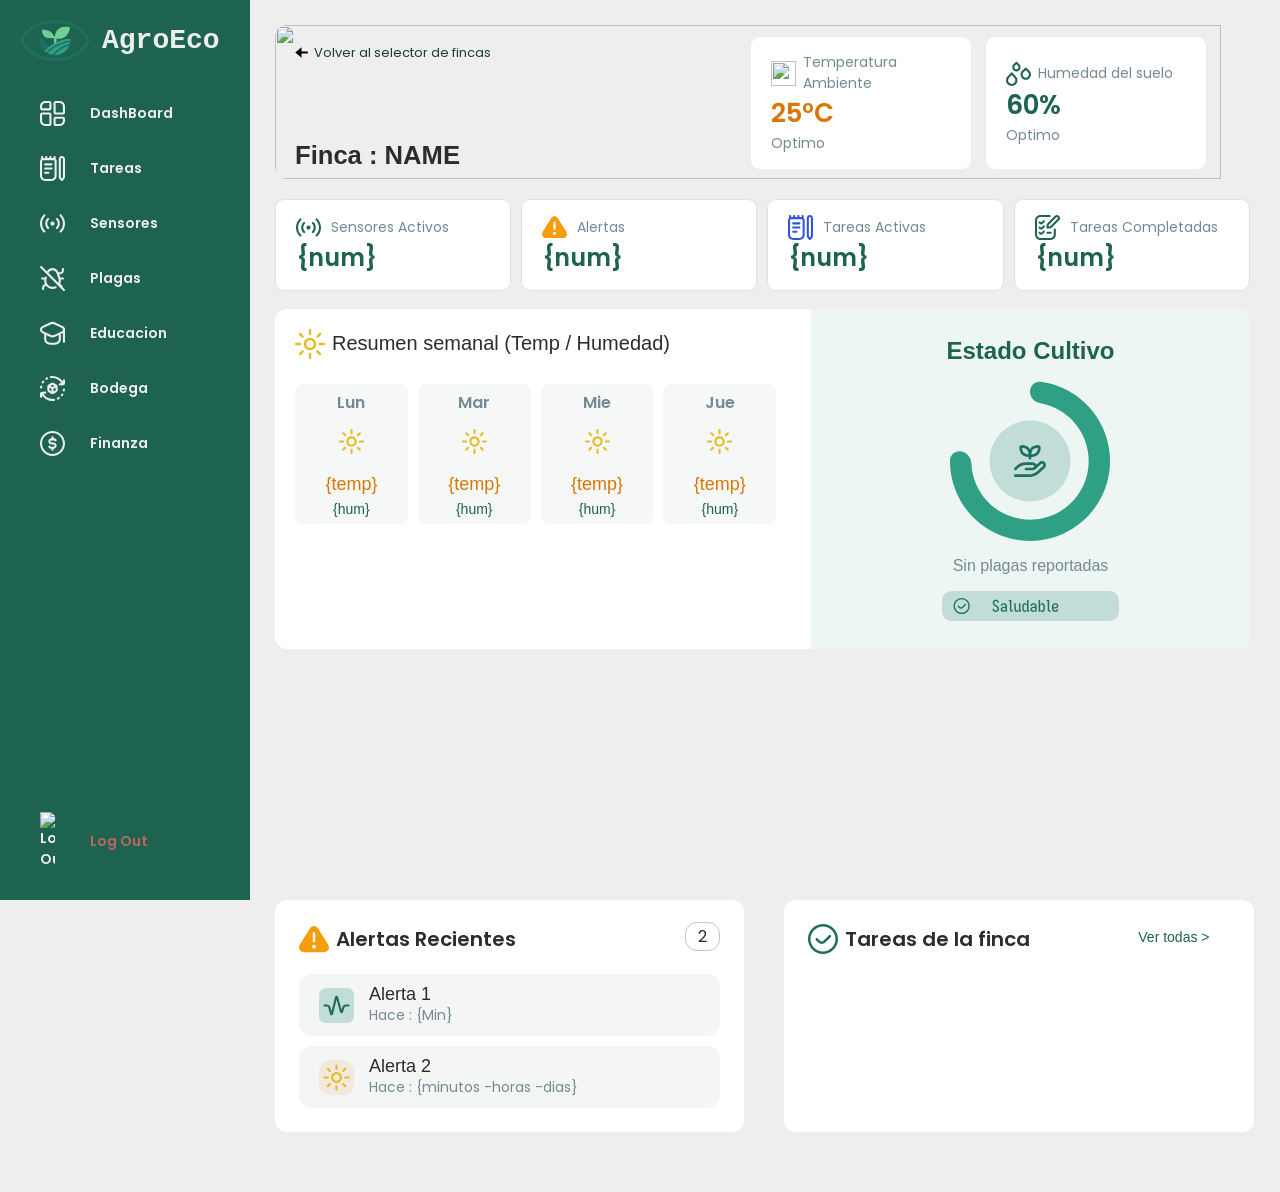
==== commit f64c0d87: "Feat: Terminado el dashboard" ====
--- a/html/dasboard.html
+++ b/html/dasboard.html
@@ -29,13 +29,12 @@
                     </div>
                     <!-- Log Out alfinal-->
                     <div class="sidebar_2">
-                        <li><a href="#"><img class = "icon logout"src = "/images/svg-hackaton/vector (4).svg" alt="Log Out" width = "15px" height = "auto"> <span class = "txtlogout" id = "logout">Log Out</span></a></li>
+                        <li><a href="index.html"><img class="icon logout"src="/images/svg-hackaton/vector (4).svg" alt="Log Out" width = "15px" height = "auto"> <span class = "txtlogout" id = "logout">Log Out</span></a></li>
                     </div>
                 </ul>
             </nav>
         </aside>
-        <!--Contenido principal-->   
-
+        <!--Contenido principal-->  
         <main>
             <div class="container-main">
                 <div class="HeroHeader">   
@@ -44,8 +43,10 @@
                     <div class="left">
                         <!--Left side para division del bloque-->
                         <div class="union">
-                            <img src = "/images/svg-hackaton/arrow-left.svg" width="25px" height="auto">
-                            <span id = " volver">Volver al selector de fincas</span>
+                            <a href="#index.html" class="volverhref">
+                                <img src = "/images/svg-hackaton/arrow-left.svg" width="25px" height="auto">
+                                <span id = " volver">Volver al selector de fincas</span>
+                            </a>
                         </div>
                         <!--Logo AgroEco-->
                         <div class="HeadText">                            
@@ -152,18 +153,9 @@
                         <h3 style="color:#1D634F ;font-size:24px;" >Estado Cultivo</h3>
                         <img src="/images/svg-hackaton/Group 142.svg" alt="estado-cultivo-svg" width="160px" heigth = "160px">
                         <span id="dashReportPlagas" class ="plagasMsg">Sin plagas reportadas</span>
-                        <img src="/images/svg-hackaton/Group 143.svg" alt="button-figma" width="auto" height="30px"> <!--estos svg bien los podia hacer desde 0 los reutilice del figma para avanzar rapido-->
-
-                    </div>
-                </div>
-                
-
-
-                
-                
-                
-                
-
+                        <img src="/images/svg-hackaton/estado_saludable.svg" alt="button-figma" width="auto" height="30px"> <!--estos svg bien los podia hacer desde 0 los reutilice del figma para avanzar rapido-->
+                    </div>
+                </div>
             </div>
             <!----------------------------->
             <!------------pag 2 ----------->
@@ -175,53 +167,44 @@
                     <div class="line">
                         <div class="union">
                             <img src="/images/svg-hackaton/Vector (8).svg" alt="">
-                            <span>Alertas Recientes</span>
+                            <span class = "alertaspan">Alertas Recientes</span>
                         </div>
                         <div class="num">
-                            <span id = "alertNotification">2</span>
-                        </div>
-                    </div>
+                            <span id = "alertNotification" style="pointer-events: none;">2</span>
+                        </div>
+                    </div>
+                    <!--Cards-->
                     <div class="cards"> <!--Son card de manera vertical son rows de la alertas pueden hgenerarse muchas -->
-                        <div class="card">
-                            <div>
-                                <img src="/images/svg-hackaton/alerta1.svg" alt="" width="30px" height="30px">
-                            </div>
+                        <div class="card">                                                     
+                            <img src="/images/svg-hackaton/alerta1.svg">                                                    
                             <div class="join">
                                 <h4>Alerta 1</h4>
-                                <p>Hace : <span id = "alertTime">{minutos -horas -dias}</span></p> <!--Aqui sera con c# comunicacion js con c# y luego muestra datos-->
-                            </div>
-
-
-                        </div>
-                        <div class="card">
-                            <img src="/images/svg-hackaton/alerta2.svg" alt="" width="30px" height="30px">
-                            <h4>Alerta 2</h4>
-                            <p>Hace : <span id = "alertTime">{minutos -horas -dias}</span></p>
-                        </div>
-                    </div>
-
-
+                                <p>Hace : <span id = "alertTime">{Min}</span></p> <!--Aqui sera con c# comunicacion js con c# y luego muestra datos-->
+                            </div>
+                        </div>
+                        <div class="card">                            
+                            <img src="/images/svg-hackaton/alerta2.svg">
+                            <div class="join">
+                                <h4>Alerta 2</h4>
+                                <p>Hace : <span id = "alertTime">{minutos -horas -dias}</span></p>
+                            </div>                            
+                        </div>
+                    </div>
                 </div>
                 <div class="tareas">
                     <div class="line">
                         <div class="union">
-                            <img src="/images/svg-hackaton/Group 140.svg" alt="">
-                            <span>Tareas de la finca</span>
+                            <img src="/images/svg-hackaton/Vector (9).svg" alt="vectorcheck">
+                            <span class="alertaspan">Tareas de la finca</span>
                         </div>
                         <div class="num"> <!--reutilizo solo el css en realidas es el ver todas las tareas-->
-                            <a href="#">Ver todas</a>
-                        </div>
-
-                    </div>
-                        <!--cards -->
-                    
-
-
+                            <a href="#" class="ref">Ver todas ></a>
+                        </div>
+                    </div>
+                        <!--cards  futuro agregadas con c#-->
                 </div>
             </div>
         </main>
-
-
     </div>
     <script src = "/javascript/dashboard.js"></script>
 </body>
--- a/css/dashboard.css
+++ b/css/dashboard.css
@@ -137,18 +137,26 @@
     max-height: 150px;
     display: flex;
     flex-direction: column;
-    
+    justify-content: space-between;
+    height: 85%;
+   
     
     position: absolute;
-    top: 25px;     /* Distancia desde el borde superior del fondo */
-    left: 55px;    /* Distancia desde el borde izquierdo del fondo */
+    top: 15px;     /* Distancia desde el borde superior del fondo */
+    left: 20px;    /* Distancia desde el borde izquierdo del fondo */
     z-index: 2;    /* Asegura que el texto quede por encima de la imagen */
     
 }
 .union{
     display:flex;
-    gap:7px;    
-    align-items: center;
+    gap:7px;      
+    align-items: center;
+}
+.union .volverhref {
+    margin-left:-6px;
+    display: flex;
+    align-items: center;
+
 }
 .union span{
     color:#1A3D33;
@@ -161,7 +169,7 @@
 .HeadText span{
     color: var(--color-text-primary);
     font-weight: 700;
-    font-size: 1.2rem;
+    font-size: 1.6rem;
 }
 
 .rigth {
@@ -241,15 +249,16 @@
     font-weight:600;
     color: var(--color-text-custom1);
 }
-
+/*-----------------------------------*/
 /*section de weather y estado cultivo*/
+/*-----------------------------------*/
 .cont{
     display:flex;
     width: 97%;
     height: 340px;
     
 }
-.hijo1{    
+.hijo1{   
     padding:20px;
     width:55%; /* MATEMATICAMENTE LOS 2 OCUPAN TANTO HIJO 1 COMO HIJO2 LAS MISMAS PROPORCIONES EN TODAS LAS PANTALLAS */
     background-color: #FFFFFF;
@@ -277,7 +286,7 @@
 }
 .union .resumen{
     color:var(--color-text-primary);
-    font-size: 18px;
+    font-size: 20px;
     font-weight: 500;
 }
 #dia1 ,#dia2,#dia3,#dia4 {
@@ -317,36 +326,62 @@
     grid-template-columns: 1fr 1fr;
     gap:40px;
     margin-left:25px;
+    margin-bottom: 60px;
 }
 .alertas , .tareas{
     background-color: #FFFFFF;
     border-radius: 12px;
-    padding:16px;
-    
-    
+    padding:24px;
 }
 .line{
     margin-bottom: 20px;
     display: flex;
     justify-content: space-between;
 }
+.union .alertaspan{
+    color:var(--color-text-primary);
+    font-size: 20px;
+    font-weight: 600;
+}
 #alertNotification{
     padding:2px 12px;
-    border:1px solid var(--color-text-secundary);
+    color: var(--color-text-primary);
+    border:1px solid #BFC6C4;
     border-radius: 12px;    
 }
 .cards{
-    display:flex;
-    flex-direction: column;
+    display:flex; 
+    flex-direction: column; 
+    justify-content: center;
+    align-items: start;
     gap:10px;
 }
 .card{
-    display: grid;
-    grid-template-columns: ;
+    display: flex;   
+    align-items: center;   
     gap:15px;
+    width: 100%;
     border-radius: 12px;
     padding: 10px 20px;
     background-color: #F4F5F5;
 }
-
-
+.card img{
+    width: 35px;
+    height: 35px;
+}
+.card .join h4 {
+    color: var(--color-text-primary);
+    font-size: 18px;
+    font-weight: 500;
+}
+.card .join p{
+    color:var(--color-text-secundary);
+    font-size: 14px;
+    font-weight: 400;
+}
+.num .ref {
+    color:var(--color-text-custom1);
+    font-size: 14px;
+    margin-right: 20px;
+    font-weight: 500;
+}
